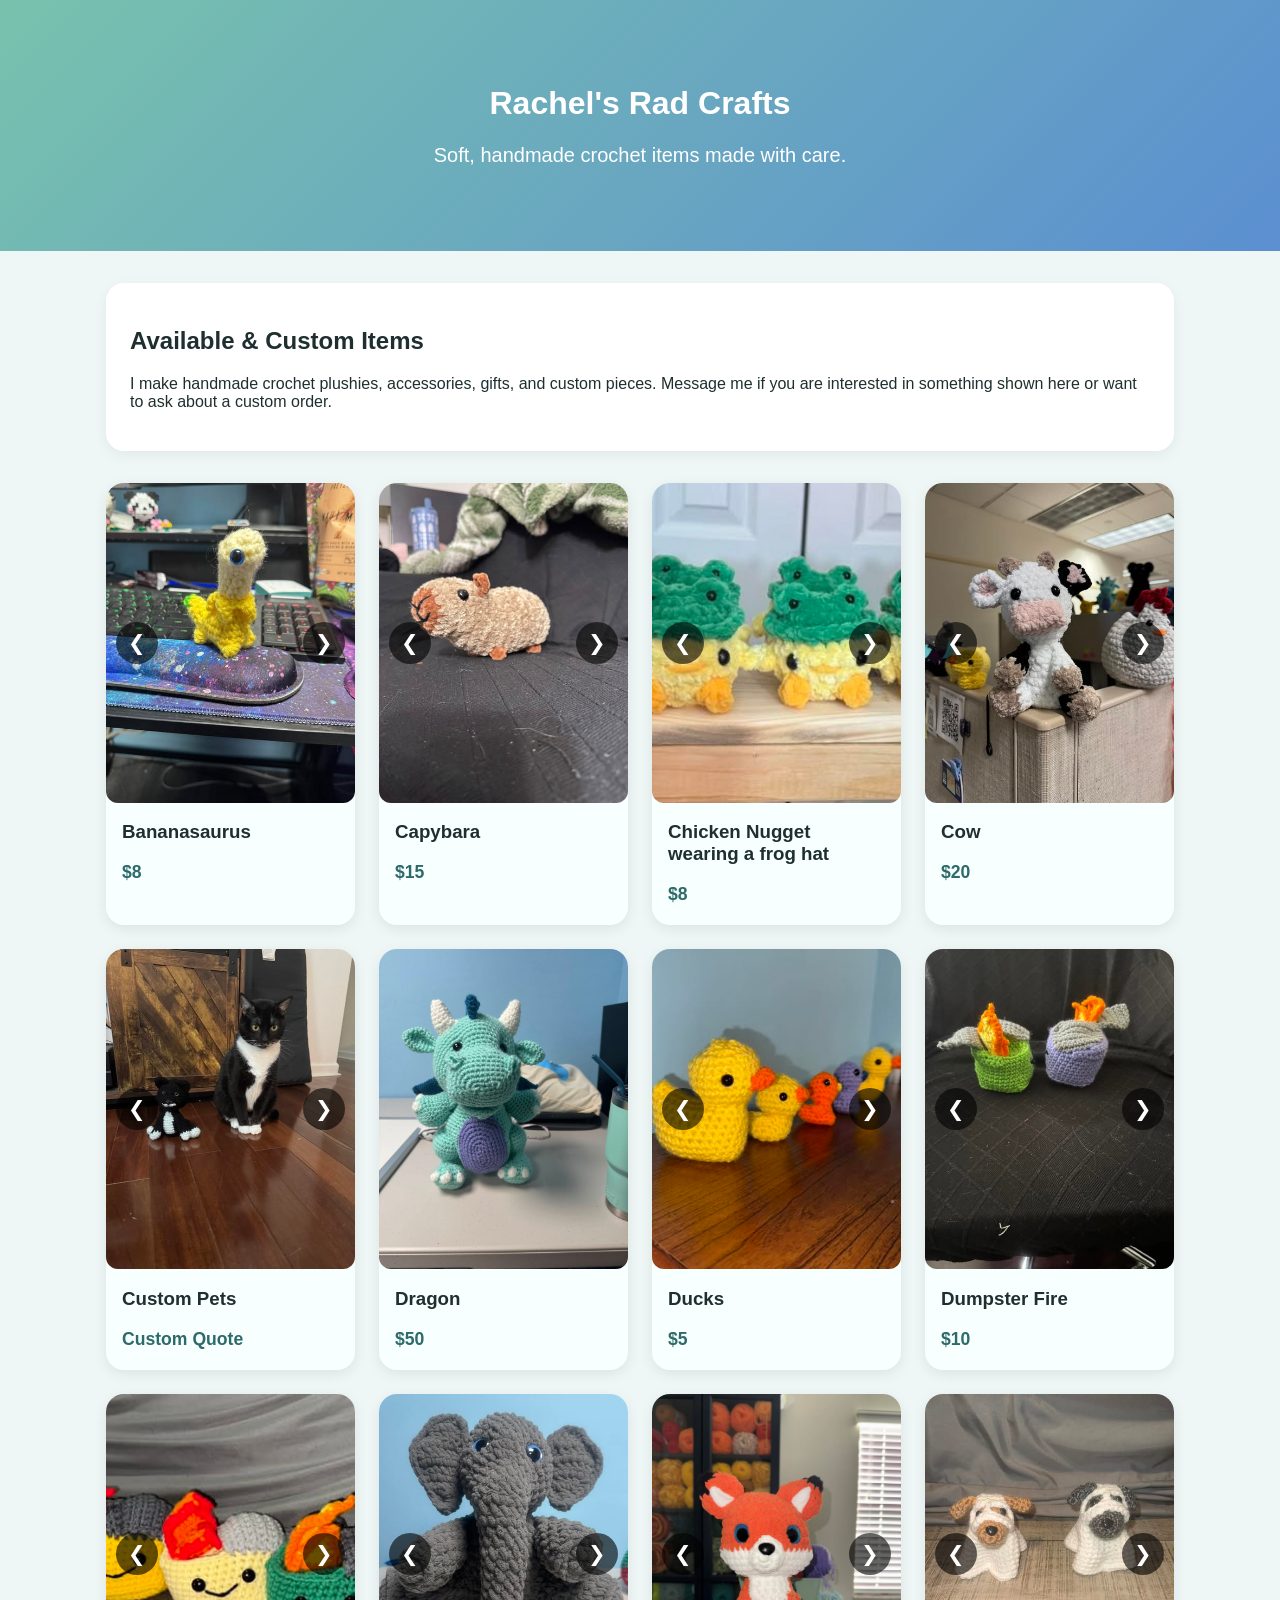
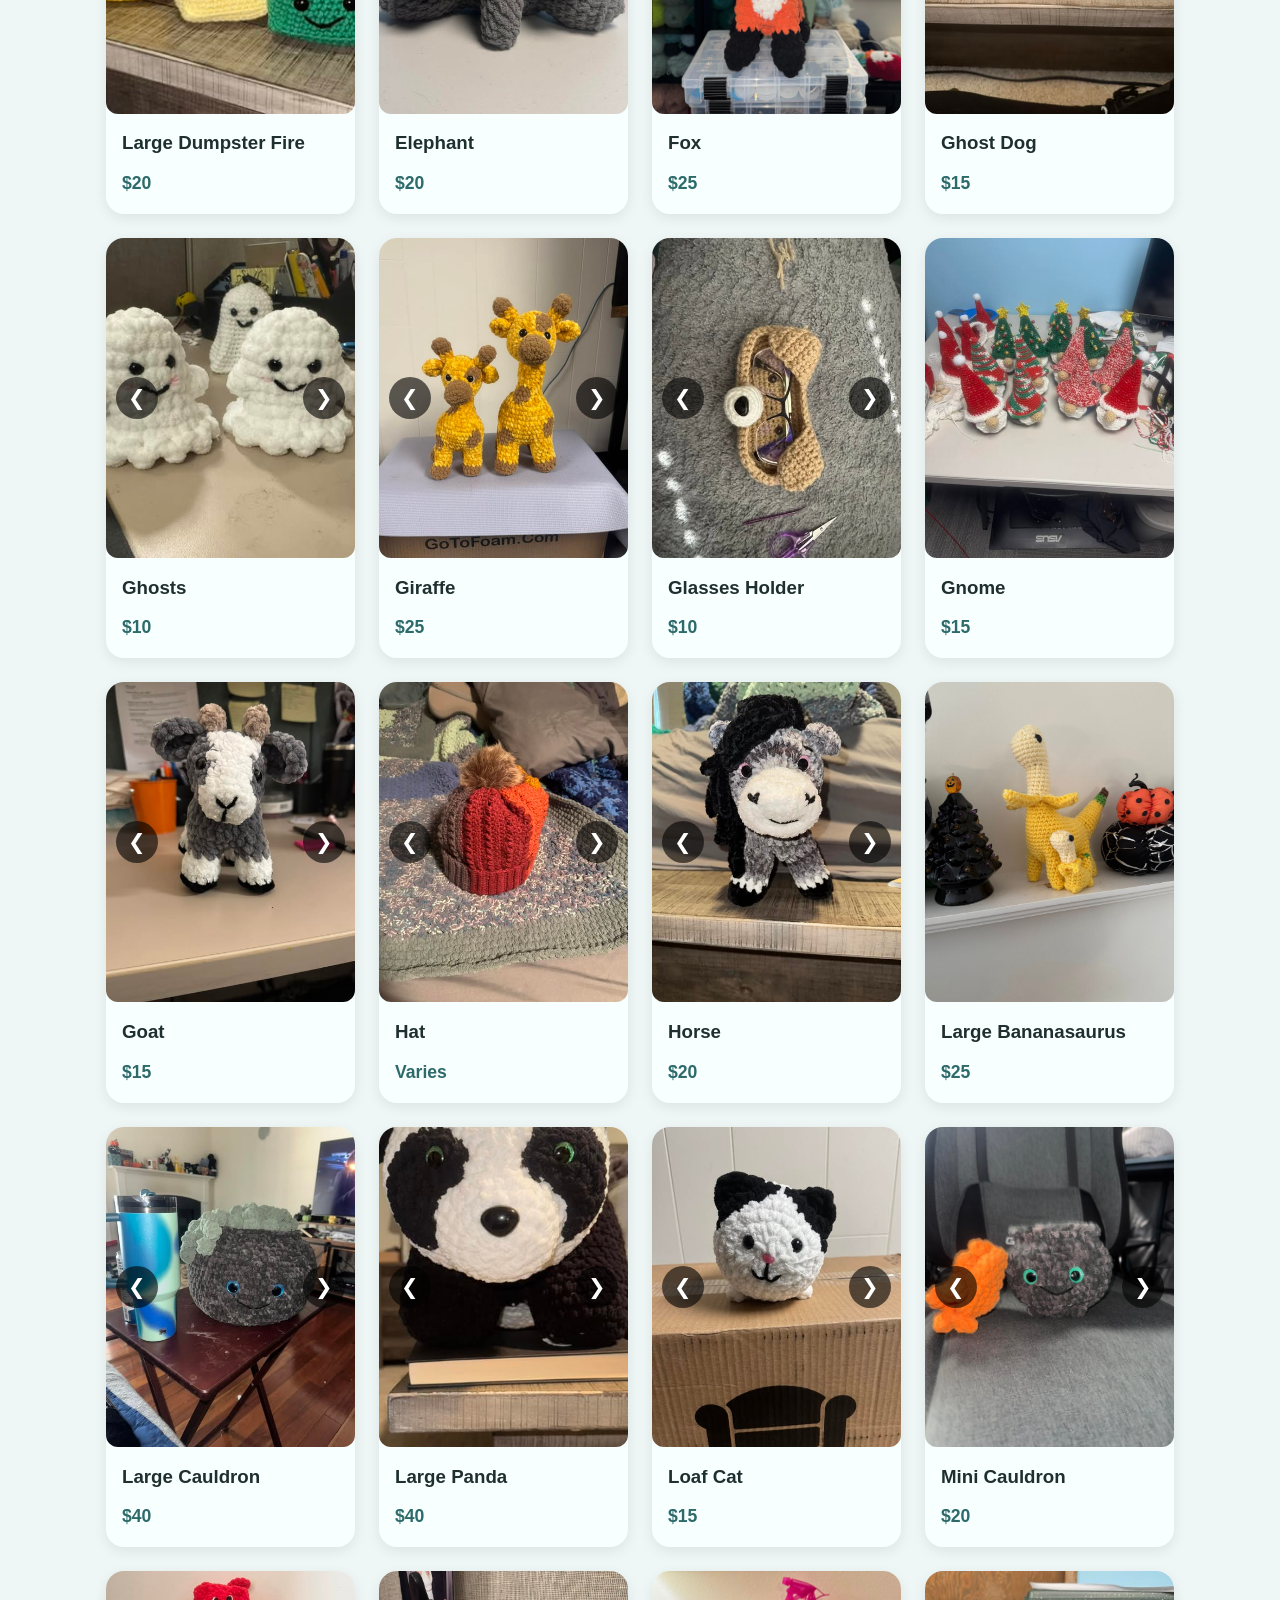
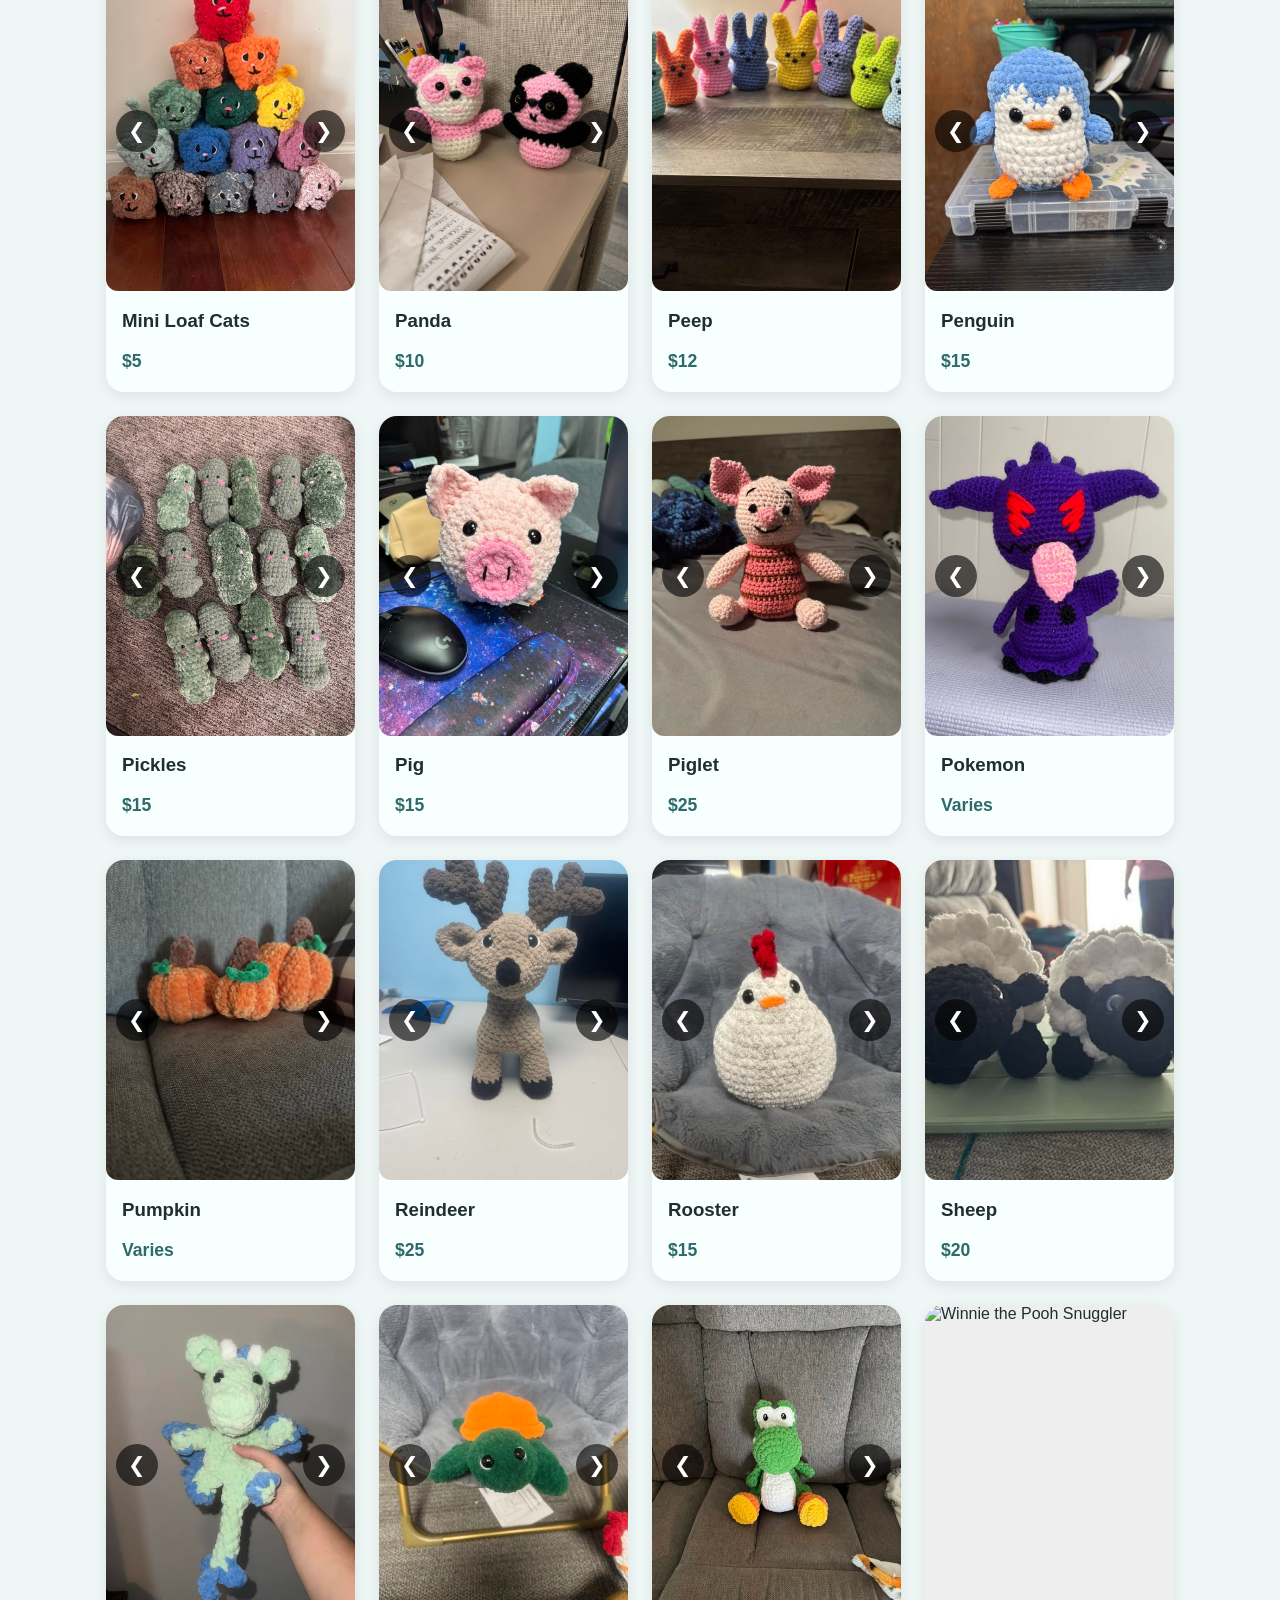
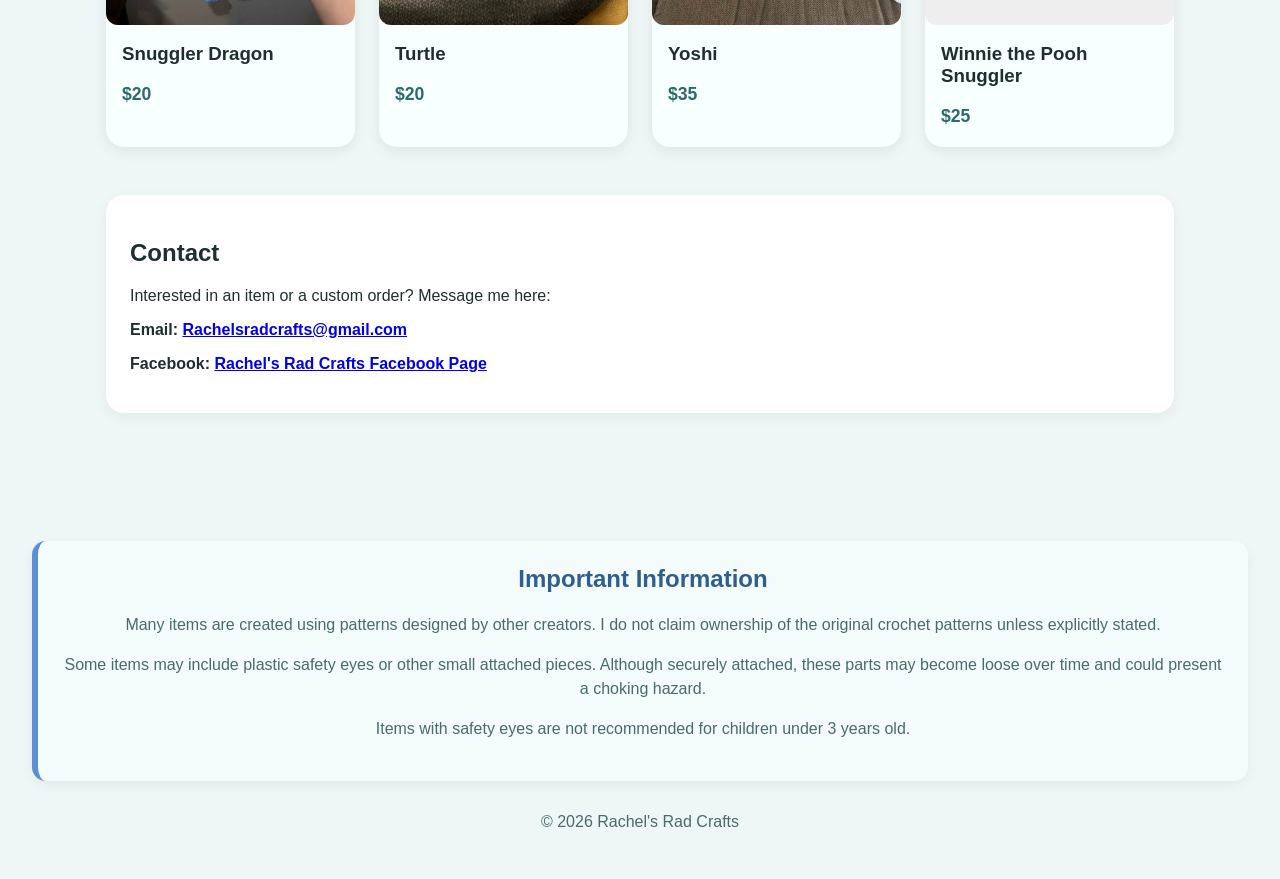
==== public/index.html @ 87f988f9 "-" ====
<!DOCTYPE html>
<html lang="en">
<head>
  <meta charset="UTF-8" />
  <meta name="viewport" content="width=device-width, initial-scale=1.0" />

  <title>Rachel's Rad Crafts</title>
  <link rel="stylesheet" href="styles.css" />
</head>
<body>
  <header class="hero">
    <h1>Rachel's Rad Crafts</h1>
    <p>Soft, handmade crochet items made with care.</p>
  </header>

  <main>
    <section class="intro">
      <h2>Available & Custom Items</h2>
      <p>
        I make handmade crochet plushies, accessories, gifts, and custom pieces.
        Message me if you are interested in something shown here or want to ask
        about a custom order.
      </p>
    </section>

    <section class="gallery" id="gallery"></section>

    <section class="contact">
      <h2>Contact</h2>
      <p>Interested in an item or a custom order? Message me here:</p>

      <p class="contact-line">
        Email:
        <a href="mailto:Rachelsradcrafts@gmail.com">
          Rachelsradcrafts@gmail.com
        </a>
      </p>

      <p class="contact-line">
        Facebook:
        <a href="https://www.facebook.com/profile.php?id=61577943896159" target="_blank">
          Rachel's Rad Crafts Facebook Page
        </a>
      </p>
    </section>
  </main>

  <footer>
    <section class="disclaimer">
  <h2>Important Information</h2>

  <p>
    Many items are created using patterns designed by other creators.
    I do not claim ownership of the original crochet patterns unless
    explicitly stated.
  </p>

  <p>
    Some items may include plastic safety eyes or other small attached
    pieces. Although securely attached, these parts may become loose over
    time and could present a choking hazard.
  </p>

  <p>
    Items with safety eyes are not recommended for children under 3 years old.
  </p>
</section>
    <p>© 2026 Rachel's Rad Crafts</p>
  </footer>

  <script>
  const items = [
    { id: "bananasaurus", name: "Bananasaurus", folder: "bananasaurus", price: "$8", images: ["1.jpg", "2.jpg", "3.jpg"] },
    { id: "capybara", name: "Capybara", folder: "capybara", price: "$15", images: ["1.jpg", "2.jpg", "3.jpg", "4.jpg"] },
    { id: "chick-nugget", name: "Chicken Nugget wearing a frog hat", folder: "chick nugget", price: "$8", images: ["1.jpg", "2.jpg"] },
    { id: "cow", name: "Cow", folder: "cow", price: "$20", images: ["1.jpg", "2.jpg", "3.jpg", "4.jpg"] },
    { id: "custom-pets", name: "Custom Pets", folder: "custom pets", price: "Custom Quote", images: ["1.jpg", "2.jpg", "3.jpg", "4.jpg", "5.jpg", "6.jpg", "7.jpg", "8.jpg"] },
    { id: "dragon", name: "Dragon", folder: "dragon", price: "$50", images: ["1.jpg"] },
    { id: "ducks", name: "Ducks", folder: "ducks", price: "$5", images: ["1.jpg", "2.jpg"] },
    { id: "dumpster-fire", name: "Dumpster Fire", folder: "dumpster fire", price: "$10", images: ["1.jpg", "2.jpg", "3.jpg", "4.jpg"] },
    { id: "dumpster-fire-large", name: "Large Dumpster Fire", folder: "dumpster fire large", price: "$20", images: ["1.jpg", "2.jpg"] },
    { id: "elephant", name: "Elephant", folder: "elephant", price: "$20", images: ["1.jpg", "2.jpg", "3.jpg", "4.jpg", "5.jpg", "6.jpg", "7.jpg", "8.jpg", "9.jpg", "10.jpg", "11.jpg", "12.jpg", "13.jpg"] },
    { id: "fox", name: "Fox", folder: "fox", price: "$25", images: ["1.jpg", "2.jpg", "3.jpg", "4.png"] },
    { id: "ghost-dog", name: "Ghost Dog", folder: "ghost dog", price: "$15", images: ["1.jpg", "2.jpg", "3.jpg", "4.jpg", "5.jpg", "6.jpg", "7.jpg", "8.jpg", "9.jpg", "10.jpg", "11.jpg", "12.jpg", "13.jpg", "14.jpg", "15.jpg", "16.jpg", "17.jpg"] },
    { id: "ghosts", name: "Ghosts", folder: "ghosts", price: "$10", images: ["1.jpg", "2.jpg", "3.jpg", "4.jpg", "5.jpg"] },
    { id: "giraffe", name: "Giraffe", folder: "giraffe", price: "$25", images: ["1.jpg", "2.jpg", "3.jpg", "4.jpg", "5.jpg", "6.jpg", "7.jpg", "8.jpg"] },
    { id: "glasses-holder", name: "Glasses Holder", folder: "glasses holder", price: "$10", images: ["1.jpg", "2.jpg", "3.jpg"] },
    { id: "gnome", name: "Gnome", folder: "gnome", price: "$15", images: ["1.jpg"] },
    { id: "goat", name: "Goat", folder: "goat", price: "$15", images: ["1.jpg", "2.jpg", "3.jpg"] },
    { id: "hat", name: "Hat", folder: "hat", price: "Varies", images: ["1.jpg", "2.jpg", "3.jpg", "4.jpg", "5.jpg", "6.jpg", "7.jpg", "8.jpg"] },
    { id: "horse", name: "Horse", folder: "horse", price: "$20", images: ["1.jpg", "2.jpg", "3.jpg", "4.jpg", "5.jpg", "6.jpg", "7.jpg"] },
    { id: "large-bananasarus", name: "Large Bananasaurus", folder: "large bananasarus", price: "$25", images: ["1.jpg"] },
    { id: "large-cauldron", name: "Large Cauldron", folder: "large cauldron", price: "$40", images: ["1.jpg", "2.jpg", "3.jpg", "4.jpg"] },
    { id: "large-panda", name: "Large Panda", folder: "large panda", price: "$40", images: ["1.jpg", "2.jpg"] },
    { id: "loaf-cat", name: "Loaf Cat", folder: "loaf cat", price: "$15", images: ["1.jpg", "2.jpg", "3.jpg", "4.jpg", "5.jpg", "6.jpg", "7.jpg", "8.jpg", "9.jpg", "10.jpg", "11.jpg", "12.jpg"] },
    { id: "mini-cauldron", name: "Mini Cauldron", folder: "mini cauldron", price: "$20", images: ["1.jpg", "2.jpg", "3.jpg", "4.jpg", "5.jpg", "6.jpg", "7.jpg", "8.jpg"] },
    { id: "mini-loaf-cats", name: "Mini Loaf Cats", folder: "mini loaf cats", price: "$5", images: ["1.jpg", "2.jpg", "3.jpg"] },
    { id: "panda", name: "Panda", folder: "panda", price: "$10", images: ["1.jpg", "2.jpg", "3.jpg", "4.jpg", "5.jpg", "6.jpg", "7.jpg", "8.jpg", "9.jpg"] },
    { id: "peep", name: "Peep", folder: "peep", price: "$12", images: ["1.jpg"] },
    { id: "penguin", name: "Penguin", folder: "penguin", price: "$15", images: ["1.jpg", "2.jpg", "3.jpg"] },
    { id: "pickels", name: "Pickles", folder: "pickels", price: "$15", images: ["1.jpg", "2.jpg", "3.jpg"] },
    { id: "pig", name: "Pig", folder: "pig", price: "$15", images: ["1.jpg", "2.jpg"] },
    { id: "piglet", name: "Piglet", folder: "piglet", price: "$25", images: ["1.jpg", "2.jpg", "3.jpg"] },
    { id: "pokemon", name: "Pokemon", folder: "pokemon", price: "Varies", images: ["1.jpg", "2.jpg", "3.jpg", "4.jpg", "5.jpg", "6.jpg", "7.jpg", "8.jpg"] },
    { id: "pumpkin", name: "Pumpkin", folder: "pumpkin", price: "Varies", images: ["1.jpg", "2.jpg", "3.jpg"] },
    { id: "reindeer", name: "Reindeer", folder: "reindeer", price: "$25", images: ["1.jpg", "2.jpg", "3.jpg", "4.jpg", "5.jpg", "6.jpg", "7.jpg", "8.jpg", "9.jpg", "10.jpg", "11.jpg", "12.jpg", "13.jpg", "14.jpg"] },
    { id: "rooster", name: "Rooster", folder: "rooster", price: "$15", images: ["1.jpg", "2.jpg", "3.jpg"] },
    { id: "sheep", name: "Sheep", folder: "sheep", price: "$20", images: ["1.jpg", "2.jpg", "3.jpg"] },
    { id: "snuggler-dragon", name: "Snuggler Dragon", folder: "snuggler dragon", price: "$20", images: ["1.jpg", "2.jpg", "3.jpg", "4.jpg", "5.jpg", "6.jpg", "7.jpg", "8.jpg", "9.jpg", "10.jpg", "11.jpg", "12.jpg", "13.jpg", "14.jpg", "15.jpg", "16.jpg", "17.jpg"] },
    { id: "turtle", name: "Turtle", folder: "turtle", price: "$20", images: ["1.jpg", "2.jpg", "3.jpg", "4.jpg", "5.jpg"] },
    { id: "yoshi", name: "Yoshi", folder: "Yoshi", price: "$35", images: ["1.jpg", "2.jpg", "3.jpg", "4.jpg", "5.jpg", "6.jpg", "7.jpg", "8.jpg", "9.jpg"] },
    { id: "winnie-the-pooh-snuggler", name: "Winnie the Pooh Snuggler", folder: "Winnie the Pooh Snuggler", price: "$25", images: ["1.jpg"] }
  ];

  const galleryIndexes = {};

  function imagePath(item, imageName) {
    return "images/" + item.folder + "/" + imageName;
  }

  function moveSlide(itemId, direction) {
    const item = items.find(i => i.id === itemId);
    const images = item.images;

    galleryIndexes[itemId] += direction;

    if (galleryIndexes[itemId] < 0) {
      galleryIndexes[itemId] = images.length - 1;
    }

    if (galleryIndexes[itemId] >= images.length) {
      galleryIndexes[itemId] = 0;
    }

    document.getElementById(itemId + "-image").src =
      imagePath(item, images[galleryIndexes[itemId]]);
  }

  function buildGallery() {
    const gallery = document.getElementById("gallery");

    items.forEach(item => {
      galleryIndexes[item.id] = 0;

      const card = document.createElement("article");
      card.className = "card";

      const buttons =
        item.images.length > 1
          ? `
            <button class="nav prev" onclick="moveSlide('${item.id}', -1)">❮</button>
            <button class="nav next" onclick="moveSlide('${item.id}', 1)">❯</button>
          `
          : "";

      card.innerHTML = `
        <div class="carousel">
          ${buttons}
          <img
            id="${item.id}-image"
            src="${imagePath(item, item.images[0])}"
            alt="${item.name}"
          />
        </div>

        <h3>${item.name}</h3>
        <p class="price">${item.price}</p>
      `;

      gallery.appendChild(card);
    });
  }

  buildGallery();
</script>
</body>
</html>
---- public/styles.css ----
* {
  box-sizing: border-box;
}

body {
  margin: 0;
  font-family: Arial, Helvetica, sans-serif;
  color: #1f2f2f;
  background: #eef7f6;
}

.hero {
  text-align: center;
  padding: 4rem 1.5rem;
  background: #f2d7d5;
}

.hero {
  text-align: center;
  padding: 4rem 1.5rem;
  background: linear-gradient(135deg, #78c2ad, #5b8fd1);
  color: white;
}

.hero p {
  font-size: 1.25rem;
}

main {
  max-width: 1100px;
  margin: 0 auto;
  padding: 2rem 1rem;
}

.intro,
.contact {
  background: white;
  padding: 1.5rem;
  border-radius: 18px;
  margin-bottom: 2rem;
  box-shadow: 0 4px 14px rgba(0, 0, 0, 0.06);
}

.gallery {
  display: grid;
  grid-template-columns: repeat(4, 1fr);
  gap: 1.5rem;
}

@media (max-width: 1000px) {
  .gallery {
    grid-template-columns: repeat(3, 1fr);
  }
}

@media (max-width: 750px) {
  .gallery {
    grid-template-columns: repeat(2, 1fr);
  }
}

@media (max-width: 500px) {
  .gallery {
    grid-template-columns: 1fr;
  }

  main {
    padding: 1rem 0.75rem;
  }

  .hero {
    padding: 2.5rem 1rem;
  }

  .hero h1 {
    font-size: 2.2rem;
  }

  .carousel img {
    height: 280px;
  }
}

.card {
  background: #f8ffff;
  border-radius: 18px;
  overflow: hidden;
  box-shadow: 0 4px 14px rgba(0, 0, 0, 0.08);
}

.card img {
  width: 100%;
  height: 260px;
  object-fit: cover;
  display: block;
  background: #eee;
}

.card h3,
.card p {
  margin-left: 1rem;
  margin-right: 1rem;
}

.card p {
  margin-bottom: 1.25rem;
}

.contact-line {
  font-weight: bold;
  
}

footer {
  text-align: center;
  padding: 2rem;
  color: #4b6b6b;
}
.item-images {
  display: grid;
  grid-template-columns: 1fr 1fr;
  gap: 0.35rem;
  padding: 0.35rem;
}

.item-images img {
  width: 100%;
  height: 150px;
  object-fit: cover;
  border-radius: 12px;
}

.item-images img:first-child {
  grid-column: span 2;
  height: 260px;
}
.carousel {
  position: relative;
  width: 100%;
}

.carousel img {
  width: 100%;
  height: 320px;
  object-fit: cover;
  display: block;
  border-radius: 12px;
}

.nav {
  position: absolute;

  top: 50%;
  transform: translateY(-50%);

  width: 42px;
  height: 42px;

  border: none;
  border-radius: 50%;

  background: rgba(0, 0, 0, 0.6);
  color: white;

  font-size: 1.3rem;
  cursor: pointer;

  z-index: 10;
}

.prev {
  left: 10px;
}

.next {
  right: 10px;
}

.nav:hover {
  background: rgba(0, 0, 0, 0.8);
}
.price {
  font-size: 1.1rem;
  font-weight: bold;
  color: #2d6a6a;
}
.disclaimer {
  background: #f4fbfb;

  border-left: 6px solid #5b8fd1;

  padding: 1.5rem;

  margin-top: 2rem;
  margin-bottom: 2rem;

  border-radius: 14px;

  box-shadow: 0 4px 12px rgba(0, 0, 0, 0.05);
}

.disclaimer h2 {
  margin-top: 0;
  color: #2f5f8f;
}

.disclaimer p {
  margin-bottom: 1rem;
  line-height: 1.5;
}
.contact {
  margin-top: 3rem;
}
.contact-line a {
  word-break: break-word;
}
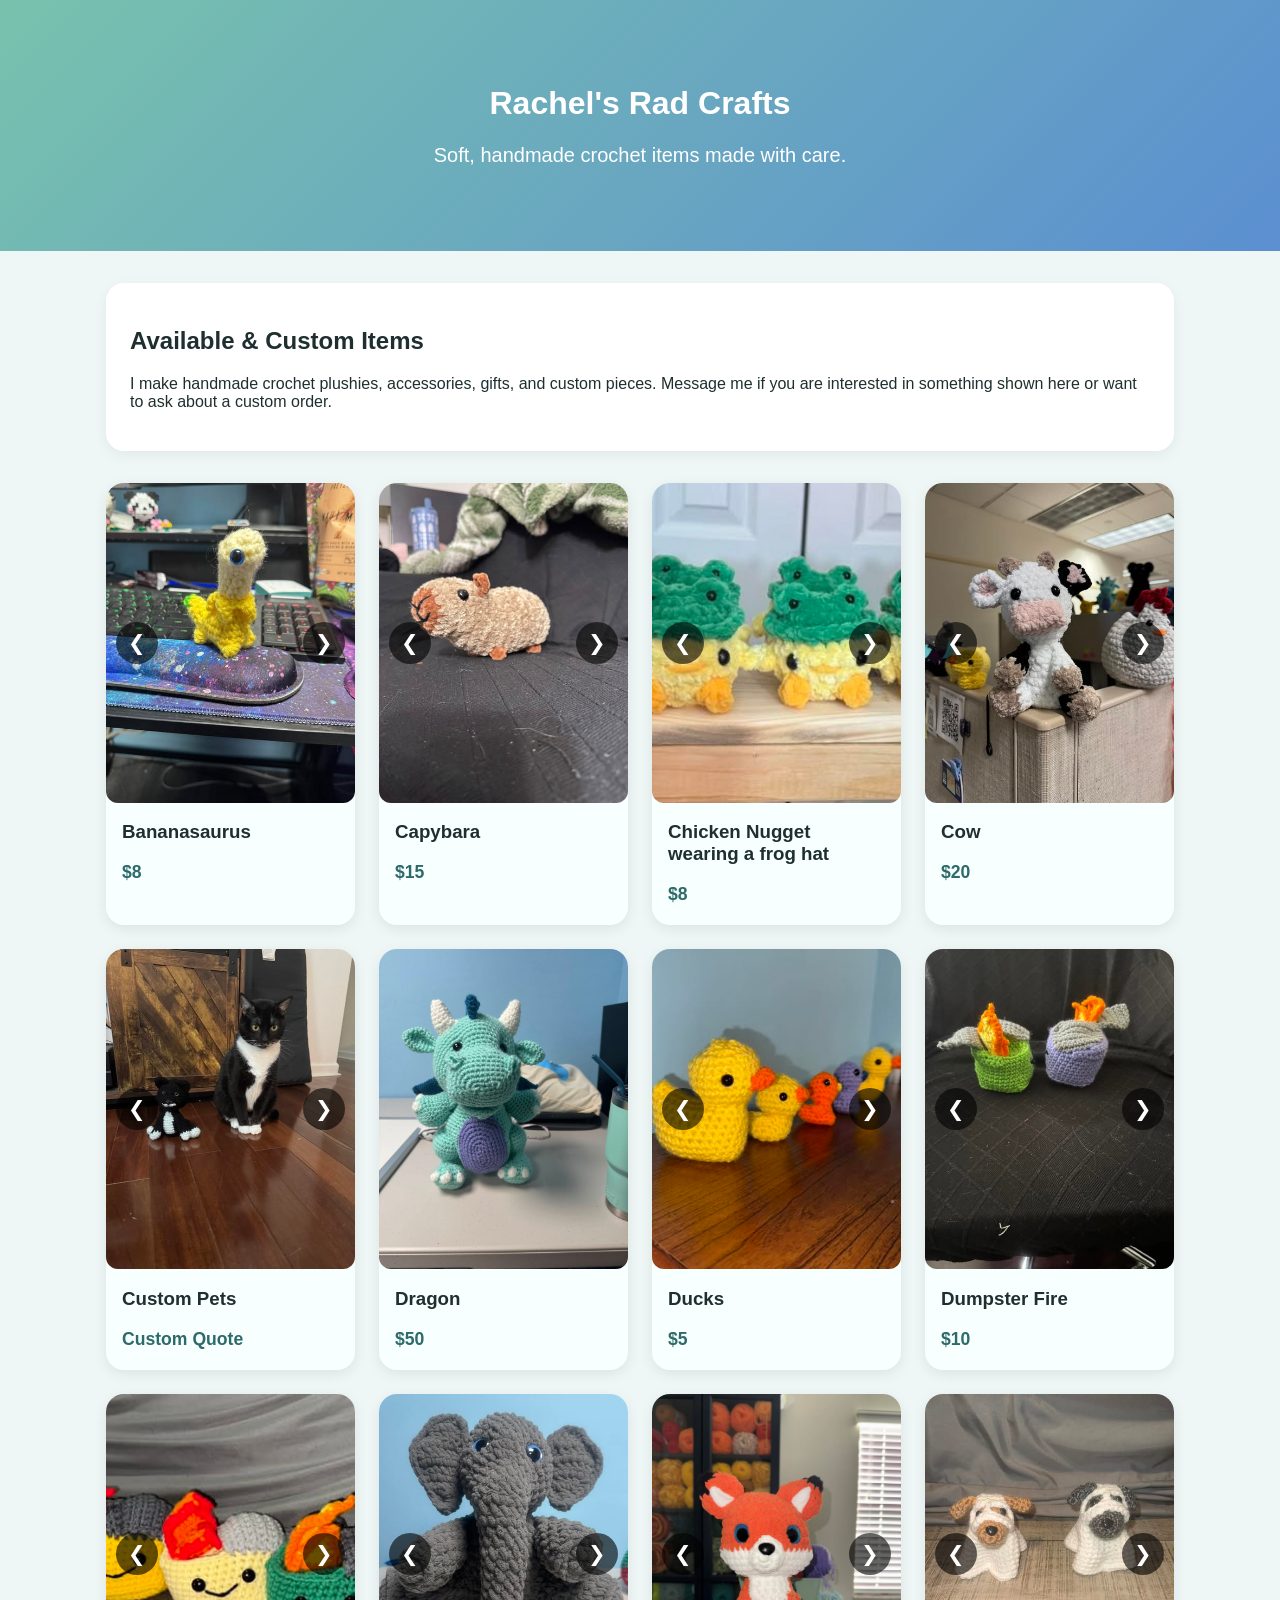
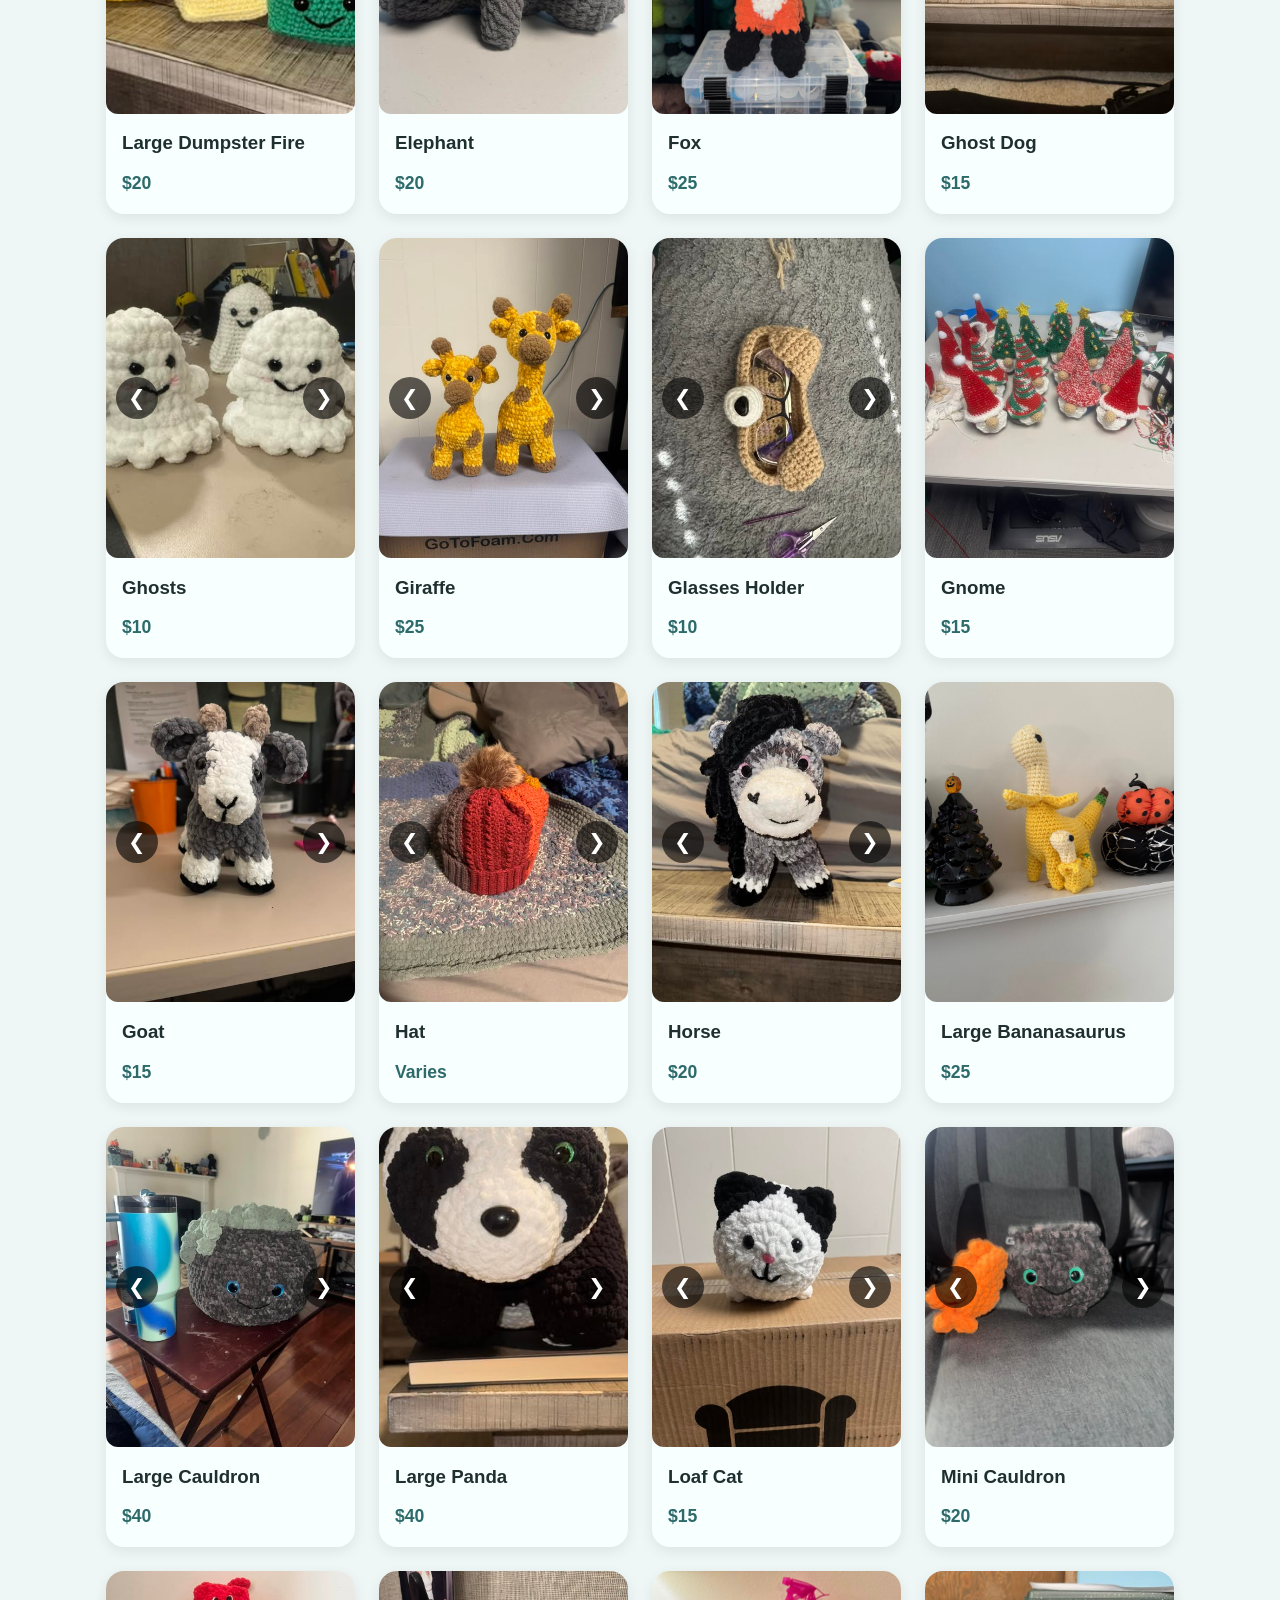
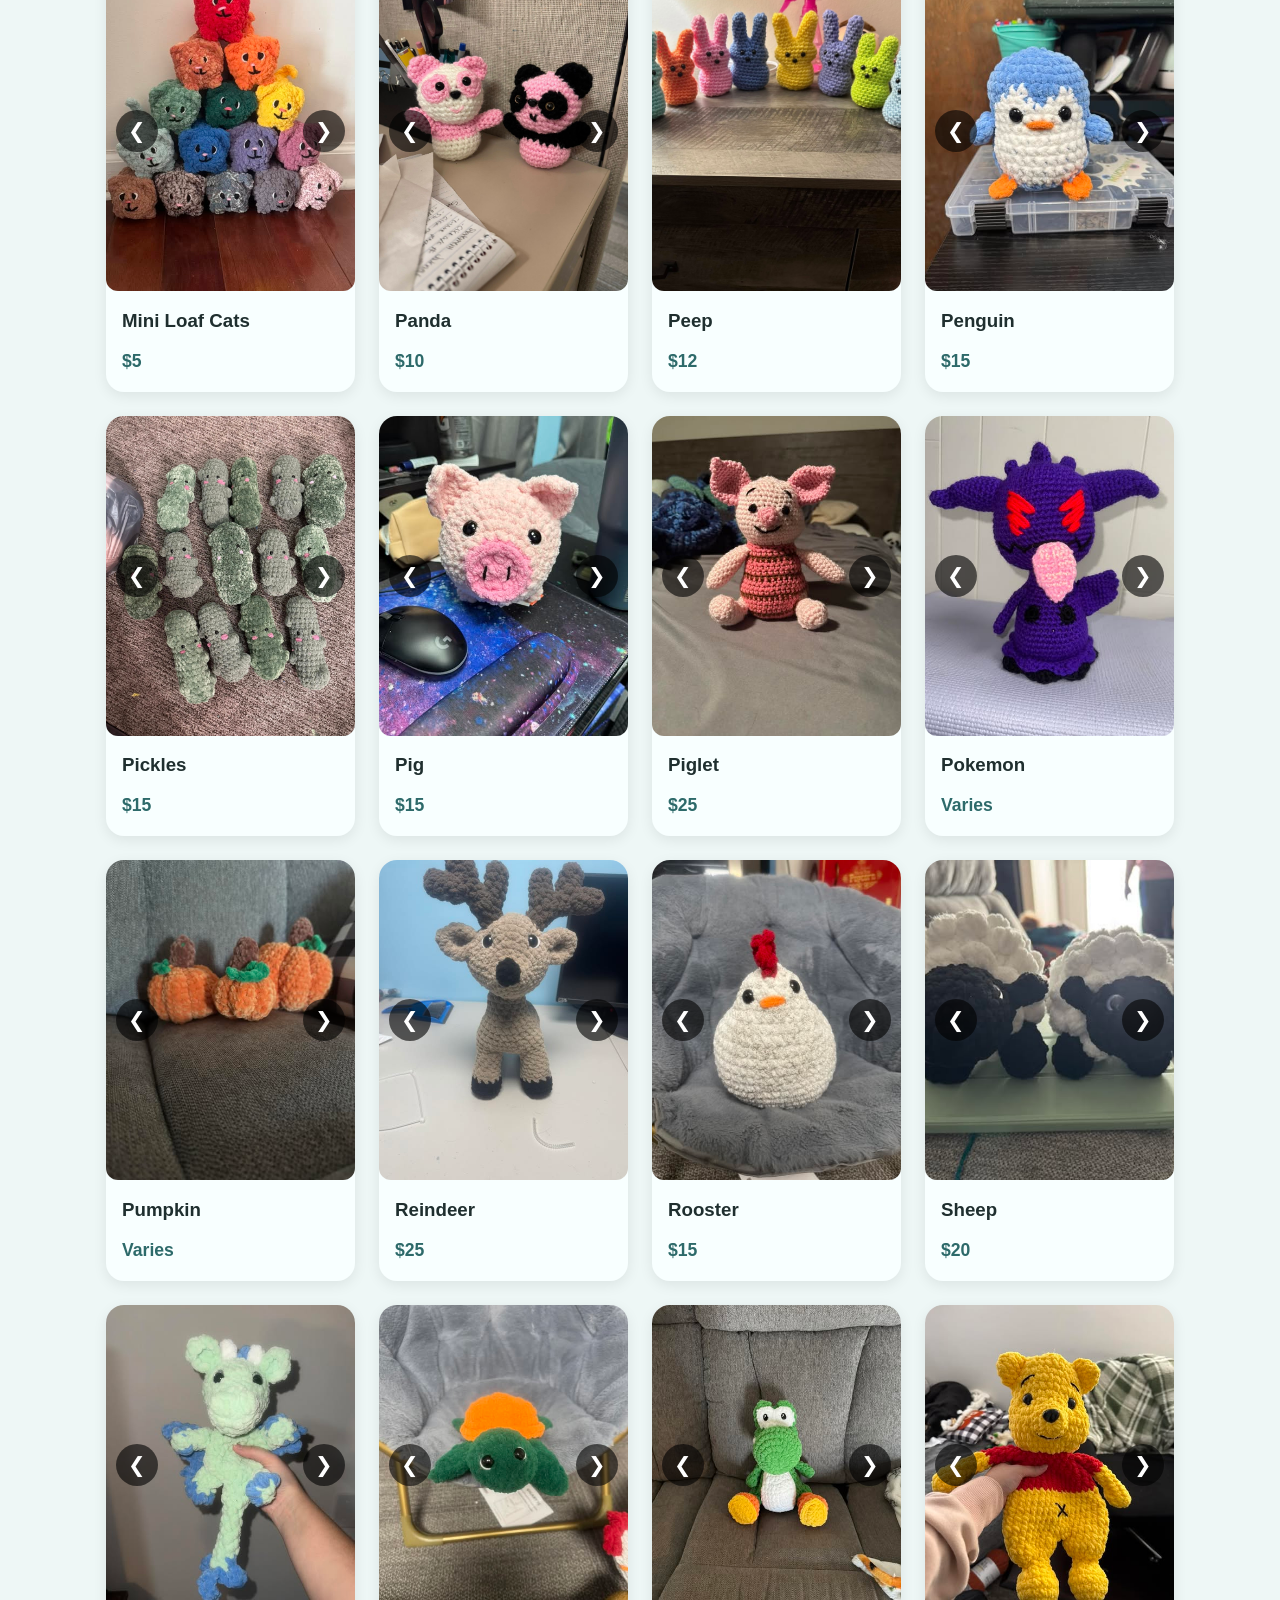
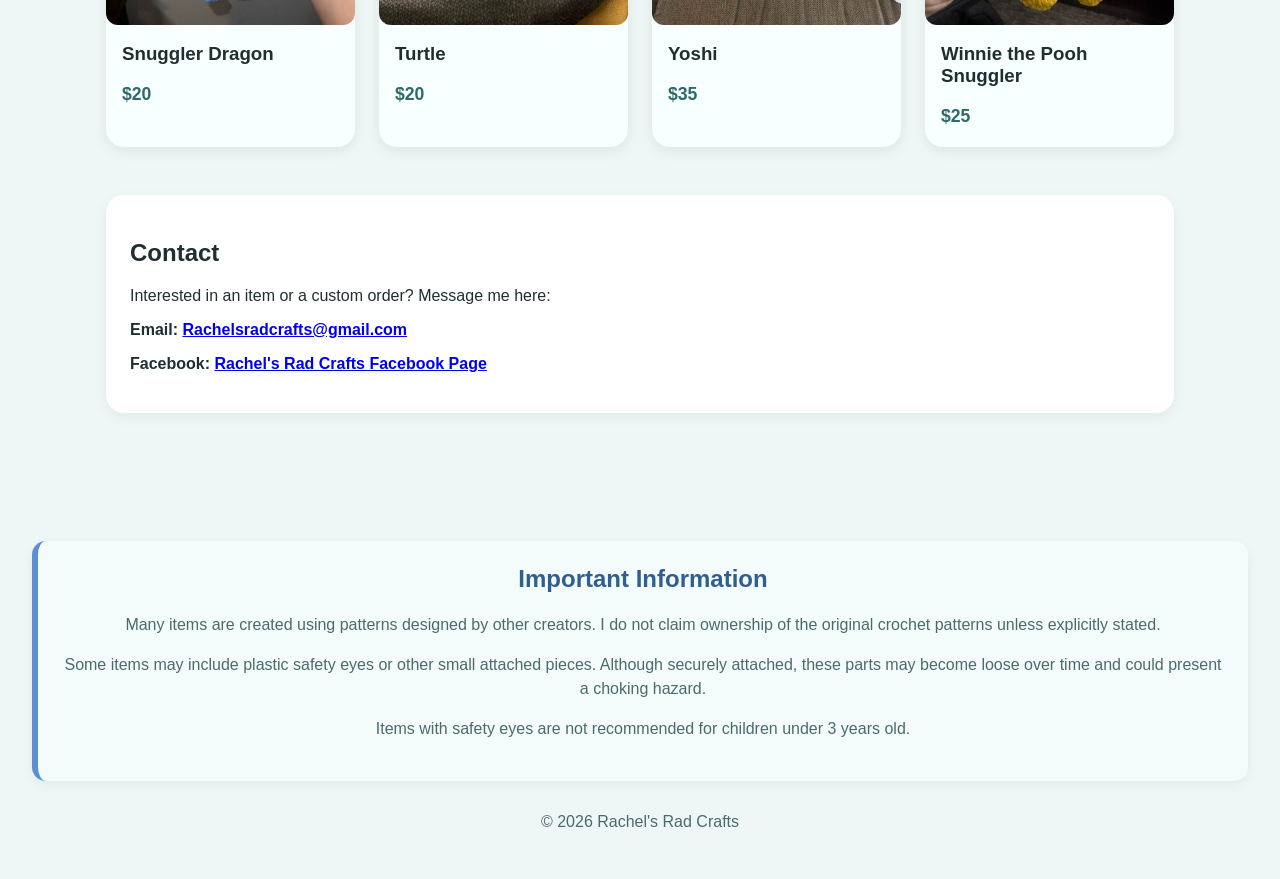
==== commit 95f69754: "pooh" ====
--- a/public/index.html
+++ b/public/index.html
@@ -109,7 +109,7 @@
     { id: "snuggler-dragon", name: "Snuggler Dragon", folder: "snuggler dragon", price: "$20", images: ["1.jpg", "2.jpg", "3.jpg", "4.jpg", "5.jpg", "6.jpg", "7.jpg", "8.jpg", "9.jpg", "10.jpg", "11.jpg", "12.jpg", "13.jpg", "14.jpg", "15.jpg", "16.jpg", "17.jpg"] },
     { id: "turtle", name: "Turtle", folder: "turtle", price: "$20", images: ["1.jpg", "2.jpg", "3.jpg", "4.jpg", "5.jpg"] },
     { id: "yoshi", name: "Yoshi", folder: "Yoshi", price: "$35", images: ["1.jpg", "2.jpg", "3.jpg", "4.jpg", "5.jpg", "6.jpg", "7.jpg", "8.jpg", "9.jpg"] },
-    { id: "winnie-the-pooh-snuggler", name: "Winnie the Pooh Snuggler", folder: "Winnie the Pooh Snuggler", price: "$25", images: ["1.jpg"] }
+    { id: "winnie-the-pooh-snuggler", name: "Winnie the Pooh Snuggler", folder: "Winnie the Pooh Snuggler", price: "$25", images: ["1.jpg", "2.jpg", "3.jpg"] }
   ];
 
   const galleryIndexes = {};
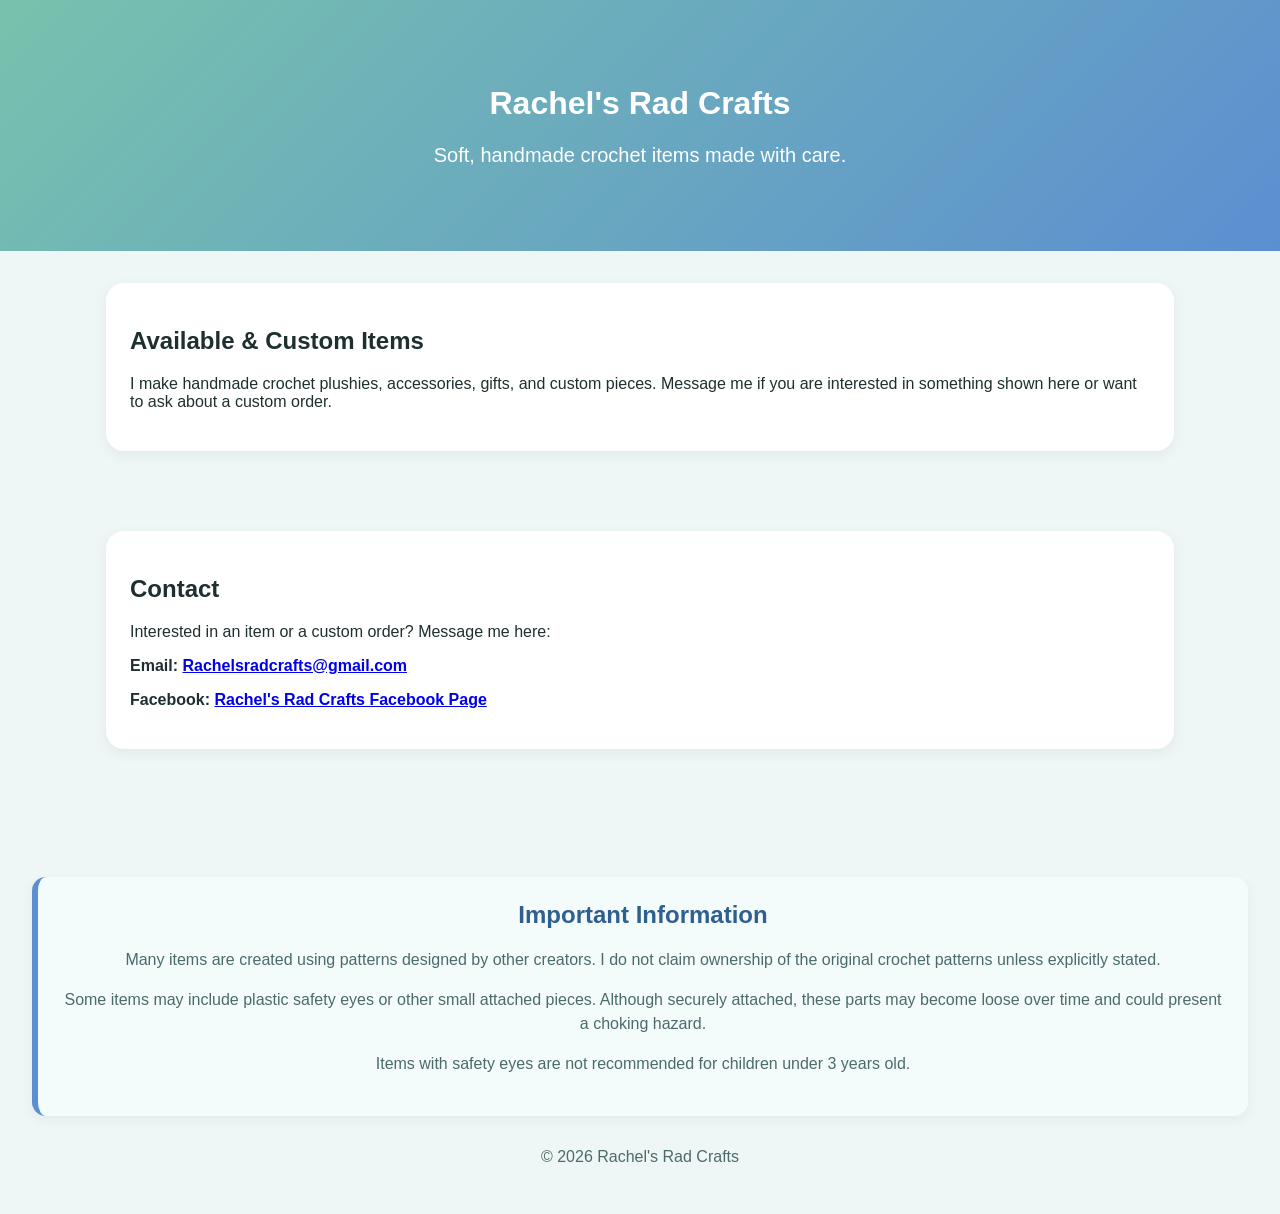
==== commit a6f9b512: "new" ====
--- a/public/index.html
+++ b/public/index.html
@@ -13,6 +13,7 @@
     <p>Soft, handmade crochet items made with care.</p>
   </header>
 
+  <script src="gallery-data.js"></script>
   <main>
     <section class="intro">
       <h2>Available & Custom Items</h2>
@@ -69,48 +70,7 @@
   </footer>
 
   <script>
-  const items = [
-    { id: "bananasaurus", name: "Bananasaurus", folder: "bananasaurus", price: "$8", images: ["1.jpg", "2.jpg", "3.jpg"] },
-    { id: "capybara", name: "Capybara", folder: "capybara", price: "$15", images: ["1.jpg", "2.jpg", "3.jpg", "4.jpg"] },
-    { id: "chick-nugget", name: "Chicken Nugget wearing a frog hat", folder: "chick nugget", price: "$8", images: ["1.jpg", "2.jpg"] },
-    { id: "cow", name: "Cow", folder: "cow", price: "$20", images: ["1.jpg", "2.jpg", "3.jpg", "4.jpg"] },
-    { id: "custom-pets", name: "Custom Pets", folder: "custom pets", price: "Custom Quote", images: ["1.jpg", "2.jpg", "3.jpg", "4.jpg", "5.jpg", "6.jpg", "7.jpg", "8.jpg"] },
-    { id: "dragon", name: "Dragon", folder: "dragon", price: "$50", images: ["1.jpg"] },
-    { id: "ducks", name: "Ducks", folder: "ducks", price: "$5", images: ["1.jpg", "2.jpg"] },
-    { id: "dumpster-fire", name: "Dumpster Fire", folder: "dumpster fire", price: "$10", images: ["1.jpg", "2.jpg", "3.jpg", "4.jpg"] },
-    { id: "dumpster-fire-large", name: "Large Dumpster Fire", folder: "dumpster fire large", price: "$20", images: ["1.jpg", "2.jpg"] },
-    { id: "elephant", name: "Elephant", folder: "elephant", price: "$20", images: ["1.jpg", "2.jpg", "3.jpg", "4.jpg", "5.jpg", "6.jpg", "7.jpg", "8.jpg", "9.jpg", "10.jpg", "11.jpg", "12.jpg", "13.jpg"] },
-    { id: "fox", name: "Fox", folder: "fox", price: "$25", images: ["1.jpg", "2.jpg", "3.jpg", "4.png"] },
-    { id: "ghost-dog", name: "Ghost Dog", folder: "ghost dog", price: "$15", images: ["1.jpg", "2.jpg", "3.jpg", "4.jpg", "5.jpg", "6.jpg", "7.jpg", "8.jpg", "9.jpg", "10.jpg", "11.jpg", "12.jpg", "13.jpg", "14.jpg", "15.jpg", "16.jpg", "17.jpg"] },
-    { id: "ghosts", name: "Ghosts", folder: "ghosts", price: "$10", images: ["1.jpg", "2.jpg", "3.jpg", "4.jpg", "5.jpg"] },
-    { id: "giraffe", name: "Giraffe", folder: "giraffe", price: "$25", images: ["1.jpg", "2.jpg", "3.jpg", "4.jpg", "5.jpg", "6.jpg", "7.jpg", "8.jpg"] },
-    { id: "glasses-holder", name: "Glasses Holder", folder: "glasses holder", price: "$10", images: ["1.jpg", "2.jpg", "3.jpg"] },
-    { id: "gnome", name: "Gnome", folder: "gnome", price: "$15", images: ["1.jpg"] },
-    { id: "goat", name: "Goat", folder: "goat", price: "$15", images: ["1.jpg", "2.jpg", "3.jpg"] },
-    { id: "hat", name: "Hat", folder: "hat", price: "Varies", images: ["1.jpg", "2.jpg", "3.jpg", "4.jpg", "5.jpg", "6.jpg", "7.jpg", "8.jpg"] },
-    { id: "horse", name: "Horse", folder: "horse", price: "$20", images: ["1.jpg", "2.jpg", "3.jpg", "4.jpg", "5.jpg", "6.jpg", "7.jpg"] },
-    { id: "large-bananasarus", name: "Large Bananasaurus", folder: "large bananasarus", price: "$25", images: ["1.jpg"] },
-    { id: "large-cauldron", name: "Large Cauldron", folder: "large cauldron", price: "$40", images: ["1.jpg", "2.jpg", "3.jpg", "4.jpg"] },
-    { id: "large-panda", name: "Large Panda", folder: "large panda", price: "$40", images: ["1.jpg", "2.jpg"] },
-    { id: "loaf-cat", name: "Loaf Cat", folder: "loaf cat", price: "$15", images: ["1.jpg", "2.jpg", "3.jpg", "4.jpg", "5.jpg", "6.jpg", "7.jpg", "8.jpg", "9.jpg", "10.jpg", "11.jpg", "12.jpg"] },
-    { id: "mini-cauldron", name: "Mini Cauldron", folder: "mini cauldron", price: "$20", images: ["1.jpg", "2.jpg", "3.jpg", "4.jpg", "5.jpg", "6.jpg", "7.jpg", "8.jpg"] },
-    { id: "mini-loaf-cats", name: "Mini Loaf Cats", folder: "mini loaf cats", price: "$5", images: ["1.jpg", "2.jpg", "3.jpg"] },
-    { id: "panda", name: "Panda", folder: "panda", price: "$10", images: ["1.jpg", "2.jpg", "3.jpg", "4.jpg", "5.jpg", "6.jpg", "7.jpg", "8.jpg", "9.jpg"] },
-    { id: "peep", name: "Peep", folder: "peep", price: "$12", images: ["1.jpg"] },
-    { id: "penguin", name: "Penguin", folder: "penguin", price: "$15", images: ["1.jpg", "2.jpg", "3.jpg"] },
-    { id: "pickels", name: "Pickles", folder: "pickels", price: "$15", images: ["1.jpg", "2.jpg", "3.jpg"] },
-    { id: "pig", name: "Pig", folder: "pig", price: "$15", images: ["1.jpg", "2.jpg"] },
-    { id: "piglet", name: "Piglet", folder: "piglet", price: "$25", images: ["1.jpg", "2.jpg", "3.jpg"] },
-    { id: "pokemon", name: "Pokemon", folder: "pokemon", price: "Varies", images: ["1.jpg", "2.jpg", "3.jpg", "4.jpg", "5.jpg", "6.jpg", "7.jpg", "8.jpg"] },
-    { id: "pumpkin", name: "Pumpkin", folder: "pumpkin", price: "Varies", images: ["1.jpg", "2.jpg", "3.jpg"] },
-    { id: "reindeer", name: "Reindeer", folder: "reindeer", price: "$25", images: ["1.jpg", "2.jpg", "3.jpg", "4.jpg", "5.jpg", "6.jpg", "7.jpg", "8.jpg", "9.jpg", "10.jpg", "11.jpg", "12.jpg", "13.jpg", "14.jpg"] },
-    { id: "rooster", name: "Rooster", folder: "rooster", price: "$15", images: ["1.jpg", "2.jpg", "3.jpg"] },
-    { id: "sheep", name: "Sheep", folder: "sheep", price: "$20", images: ["1.jpg", "2.jpg", "3.jpg"] },
-    { id: "snuggler-dragon", name: "Snuggler Dragon", folder: "snuggler dragon", price: "$20", images: ["1.jpg", "2.jpg", "3.jpg", "4.jpg", "5.jpg", "6.jpg", "7.jpg", "8.jpg", "9.jpg", "10.jpg", "11.jpg", "12.jpg", "13.jpg", "14.jpg", "15.jpg", "16.jpg", "17.jpg"] },
-    { id: "turtle", name: "Turtle", folder: "turtle", price: "$20", images: ["1.jpg", "2.jpg", "3.jpg", "4.jpg", "5.jpg"] },
-    { id: "yoshi", name: "Yoshi", folder: "Yoshi", price: "$35", images: ["1.jpg", "2.jpg", "3.jpg", "4.jpg", "5.jpg", "6.jpg", "7.jpg", "8.jpg", "9.jpg"] },
-    { id: "winnie-the-pooh-snuggler", name: "Winnie the Pooh Snuggler", folder: "Winnie the Pooh Snuggler", price: "$25", images: ["1.jpg", "2.jpg", "3.jpg"] }
-  ];
+  const items = window.galleryItems;
 
   const galleryIndexes = {};
 
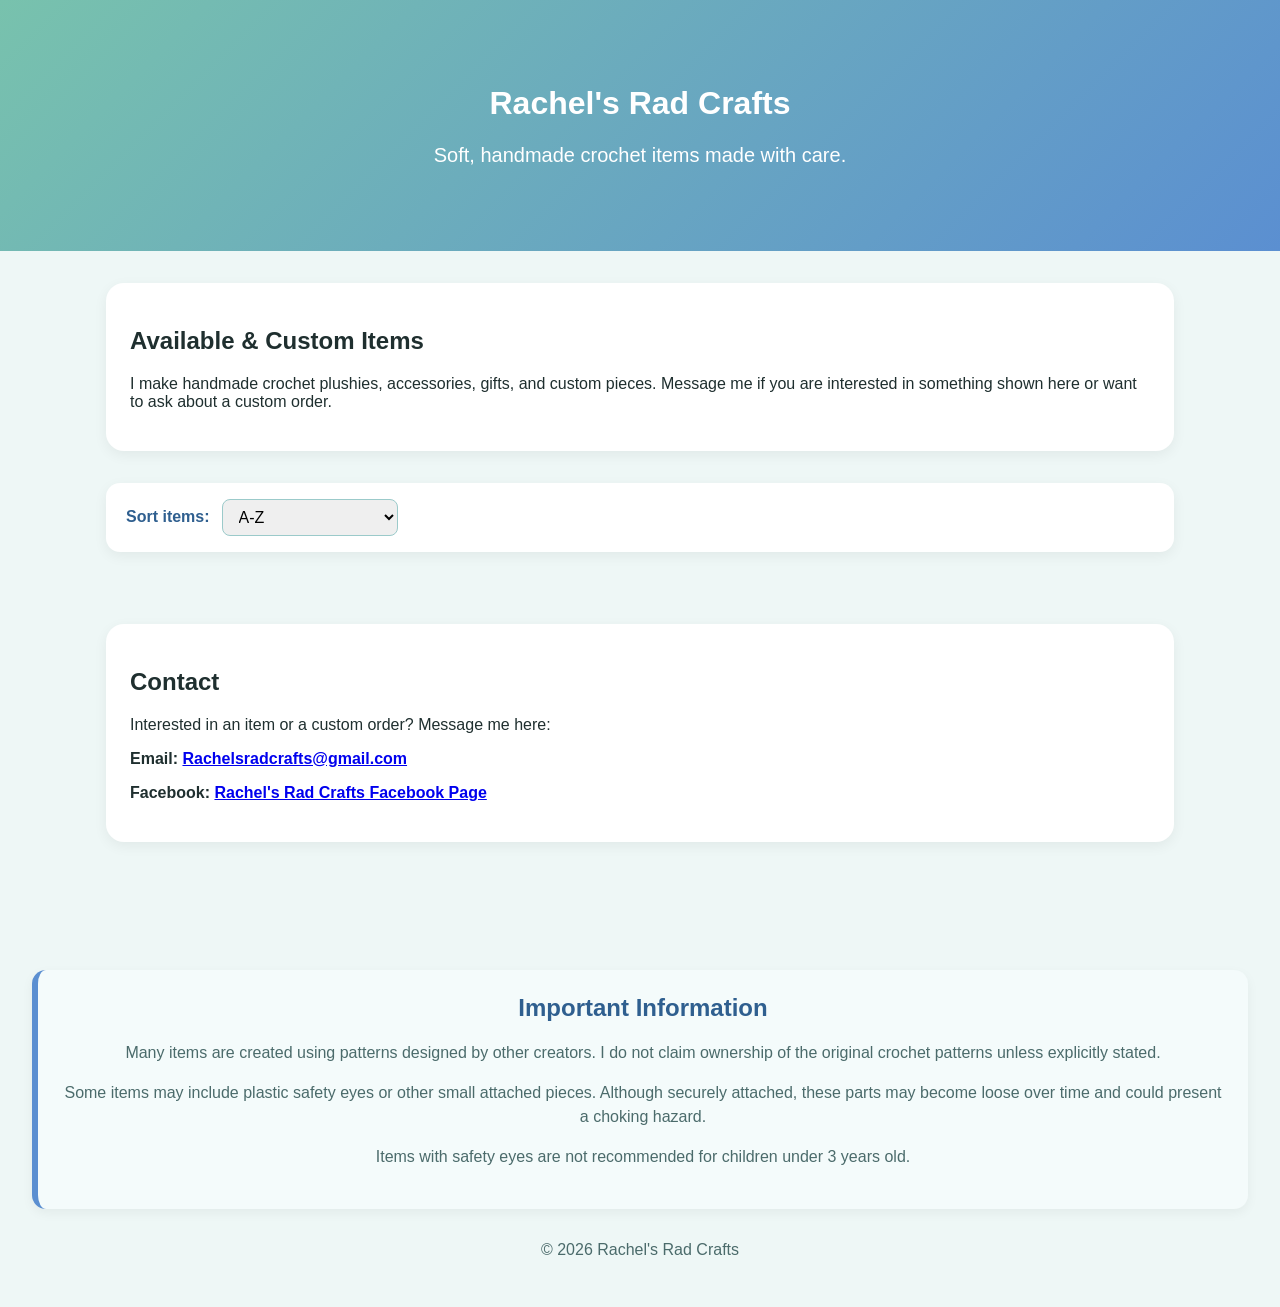
==== commit 469f9162: "sort" ====
--- a/public/index.html
+++ b/public/index.html
@@ -14,6 +14,7 @@
   </header>
 
   <script src="gallery-data.js"></script>
+  
   <main>
     <section class="intro">
       <h2>Available & Custom Items</h2>
@@ -23,6 +24,18 @@
         about a custom order.
       </p>
     </section>
+
+    <section class="sort-controls">
+  <label for="sort-select">Sort items:</label>
+
+  <select id="sort-select" onchange="buildGallery()">
+    <option value="az">A-Z</option>
+    <option value="za">Z-A</option>
+    <option value="price-low">Price: Low to High</option>
+    <option value="price-high">Price: High to Low</option>
+    <option value="newest">Newest to Oldest</option>
+  </select>
+</section>
 
     <section class="gallery" id="gallery"></section>
 
@@ -96,40 +109,78 @@
       imagePath(item, images[galleryIndexes[itemId]]);
   }
 
-  function buildGallery() {
-    const gallery = document.getElementById("gallery");
+  function priceNumber(item) {
+  const match = item.price.match(/\d+/);
 
-    items.forEach(item => {
-      galleryIndexes[item.id] = 0;
+  if (!match) {
+    return 999999;
+  }
 
-      const card = document.createElement("article");
-      card.className = "card";
+  return Number(match[0]);
+}
 
-      const buttons =
-        item.images.length > 1
-          ? `
-            <button class="nav prev" onclick="moveSlide('${item.id}', -1)">❮</button>
-            <button class="nav next" onclick="moveSlide('${item.id}', 1)">❯</button>
-          `
-          : "";
+function sortedItems() {
+  const sortValue = document.getElementById("sort-select").value;
+  const copy = [...items];
 
-      card.innerHTML = `
-        <div class="carousel">
-          ${buttons}
-          <img
-            id="${item.id}-image"
-            src="${imagePath(item, item.images[0])}"
-            alt="${item.name}"
-          />
-        </div>
+  if (sortValue === "az") {
+    copy.sort((a, b) => a.name.localeCompare(b.name));
+  }
 
-        <h3>${item.name}</h3>
-        <p class="price">${item.price}</p>
-      `;
+  if (sortValue === "za") {
+    copy.sort((a, b) => b.name.localeCompare(a.name));
+  }
 
-      gallery.appendChild(card);
-    });
+  if (sortValue === "price-low") {
+    copy.sort((a, b) => priceNumber(a) - priceNumber(b));
   }
+
+  if (sortValue === "price-high") {
+    copy.sort((a, b) => priceNumber(b) - priceNumber(a));
+  }
+
+  if (sortValue === "newest") {
+    copy.reverse();
+  }
+
+  return copy;
+}
+
+function buildGallery() {
+  const gallery = document.getElementById("gallery");
+  gallery.innerHTML = "";
+
+  sortedItems().forEach(item => {
+    galleryIndexes[item.id] = 0;
+
+    const card = document.createElement("article");
+    card.className = "card";
+
+    const buttons =
+      item.images.length > 1
+        ? `
+          <button class="nav prev" onclick="moveSlide('${item.id}', -1)">❮</button>
+          <button class="nav next" onclick="moveSlide('${item.id}', 1)">❯</button>
+        `
+        : "";
+
+    card.innerHTML = `
+      <div class="carousel">
+        ${buttons}
+        <img
+          id="${item.id}-image"
+          src="${imagePath(item, item.images[0])}"
+          alt="${item.name}"
+        />
+      </div>
+
+      <h3>${item.name}</h3>
+      <p class="price">${item.price}</p>
+    `;
+
+    gallery.appendChild(card);
+  });
+}
 
   buildGallery();
 </script>
--- a/public/styles.css
+++ b/public/styles.css
@@ -213,4 +213,29 @@
 }
 .contact-line a {
   word-break: break-word;
+}
+.sort-controls {
+  display: flex;
+  align-items: center;
+  gap: 0.75rem;
+
+  background: white;
+  padding: 1rem 1.25rem;
+  border-radius: 14px;
+
+  margin-bottom: 1.5rem;
+
+  box-shadow: 0 4px 14px rgba(0, 0, 0, 0.06);
+}
+
+.sort-controls label {
+  font-weight: bold;
+  color: #2f5f8f;
+}
+
+.sort-controls select {
+  padding: 0.5rem 0.75rem;
+  border-radius: 8px;
+  border: 1px solid #9bcaca;
+  font-size: 1rem;
 }
